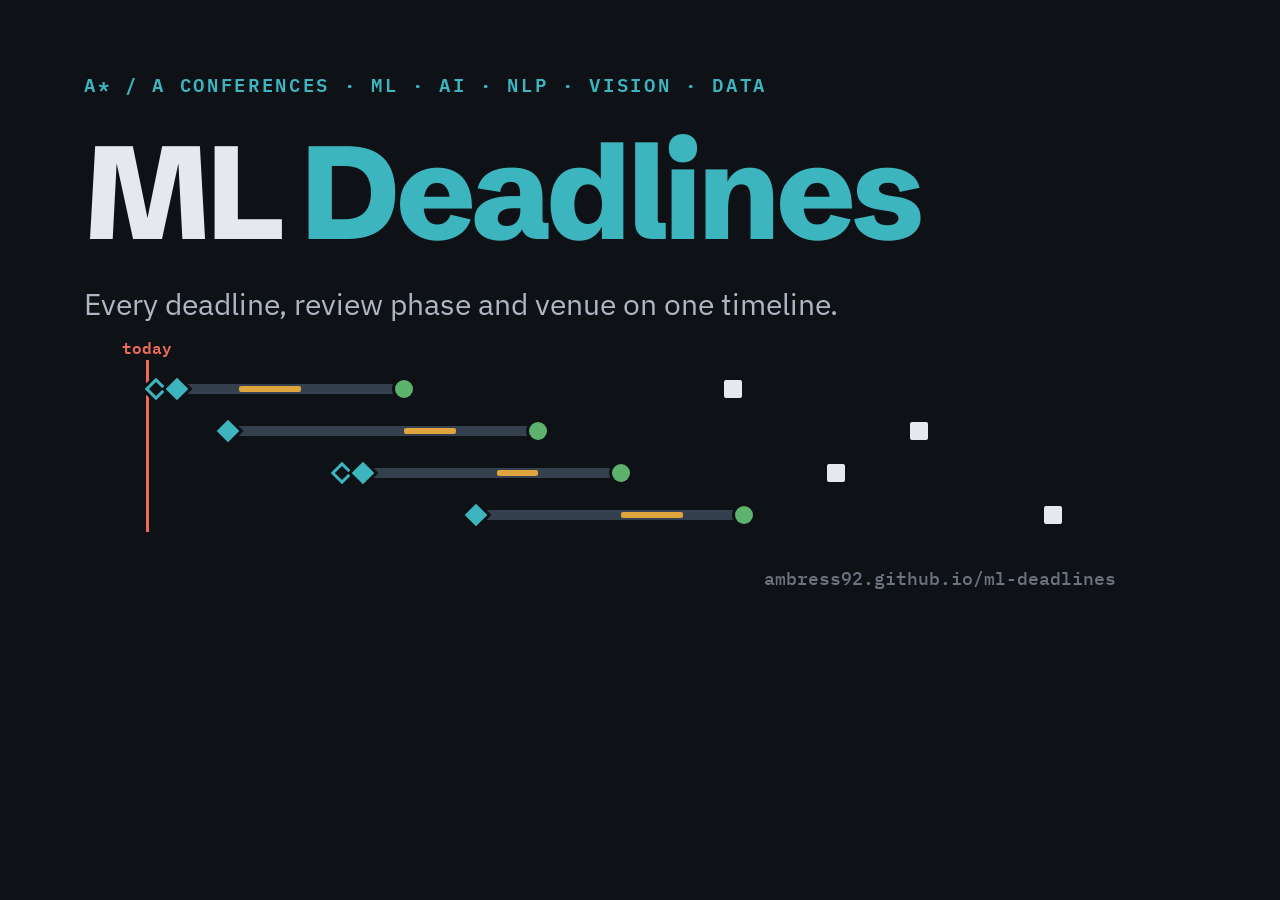
==== site/og/og.html @ 6a34b767 "Add link preview image Open Graph and Twitter card tags with a 1200x630 image, so shared links show " ====
<!doctype html>
<!-- Source of site/og.png, the link preview image. Regenerate with:
     "/Applications/Google Chrome.app/Contents/MacOS/Google Chrome" --headless=new --hide-scrollbars \
       --window-size=1200,630 --virtual-time-budget=5000 --screenshot=site/og.png "file://$PWD/site/og/og.html" -->
<html>
<head>
<meta charset="utf-8">
<link rel="stylesheet" href="https://fonts.googleapis.com/css2?family=Schibsted+Grotesk:wght@700;800&family=IBM+Plex+Sans:wght@400;500&family=IBM+Plex+Mono:wght@500;600&display=swap">
<style>
  * { box-sizing: border-box; margin: 0; }
  body { width: 1200px; height: 630px; overflow: hidden; background: #0E1216; color: #E5E9EE; font-family: "IBM Plex Sans", sans-serif; position: relative; }
  .text { position: absolute; left: 84px; top: 70px; width: 1040px; }
  .eyebrow { font: 600 19px "IBM Plex Mono", monospace; letter-spacing: .14em; text-transform: uppercase; color: #3DB5BF; }
  h1 { font: 800 132px/1 "Schibsted Grotesk", sans-serif; letter-spacing: -.035em; margin-top: 26px; }
  h1 span { color: #3DB5BF; }
  p { font-size: 30px; line-height: 1.35; color: #AEB7C3; margin-top: 26px; max-width: 900px; }

  .chart { position: absolute; left: 84px; right: 84px; bottom: 104px; height: 148px; }
  .row { position: absolute; left: 0; right: 0; height: 22px; }
  .bar, .reb, .conf, .dia, .dot { position: absolute; top: 50%; }
  .bar { height: 10px; margin-top: -5px; background: #34404D; border-radius: 2px; }
  .reb { height: 6px; margin-top: -3px; background: #E0A43F; border-radius: 2px; }
  .conf { width: 18px; height: 18px; margin-top: -9px; background: #E5E9EE; border-radius: 2px; }
  .dia { width: 16px; height: 16px; margin: -8px 0 0 -8px; transform: rotate(45deg); background: #3DB5BF; box-shadow: 0 0 0 3px #0E1216; }
  .dia.hollow { background: #0E1216; border: 3px solid #3DB5BF; }
  .dot { width: 18px; height: 18px; margin: -9px 0 0 -9px; border-radius: 50%; background: #5DB36D; box-shadow: 0 0 0 3px #0E1216; }
  .today { position: absolute; top: -18px; bottom: -6px; left: 6%; width: 3px; background: #EE6A5B; }
  .today::before { content: "today"; position: absolute; top: -26px; left: 50%; transform: translateX(-50%); font: 600 16px "IBM Plex Mono", monospace; color: #EE6A5B; }
  .url { position: absolute; right: 84px; bottom: 40px; font: 500 18px "IBM Plex Mono", monospace; color: #6B7582; }
</style>
</head>
<body>
  <div class="url">ambress92.github.io/ml-deadlines</div>
  <div class="text">
    <div class="eyebrow">A* / A conferences · ML · AI · NLP · Vision · Data</div>
    <h1>ML <span>Deadlines</span></h1>
    <p>Every deadline, review phase and venue on one timeline.</p>
  </div>

  <div class="chart">
    <div class="today"></div>
    <div class="row" style="top:0">
      <span class="bar" style="left:7%;width:24%"></span><span class="reb" style="left:15%;width:6%"></span>
      <span class="dia hollow" style="left:7%"></span><span class="dia" style="left:9%"></span><span class="dot" style="left:31%"></span>
      <span class="conf" style="left:62%"></span>
    </div>
    <div class="row" style="top:42px">
      <span class="bar" style="left:14%;width:30%"></span><span class="reb" style="left:31%;width:5%"></span>
      <span class="dia" style="left:14%"></span><span class="dot" style="left:44%"></span>
      <span class="conf" style="left:80%"></span>
    </div>
    <div class="row" style="top:84px">
      <span class="bar" style="left:25%;width:27%"></span><span class="reb" style="left:40%;width:4%"></span>
      <span class="dia hollow" style="left:25%"></span><span class="dia" style="left:27%"></span><span class="dot" style="left:52%"></span>
      <span class="conf" style="left:72%"></span>
    </div>
    <div class="row" style="top:126px">
      <span class="bar" style="left:38%;width:26%"></span><span class="reb" style="left:52%;width:6%"></span>
      <span class="dia" style="left:38%"></span><span class="dot" style="left:64%"></span>
      <span class="conf" style="left:93%"></span>
    </div>
  </div>
</body>
</html>
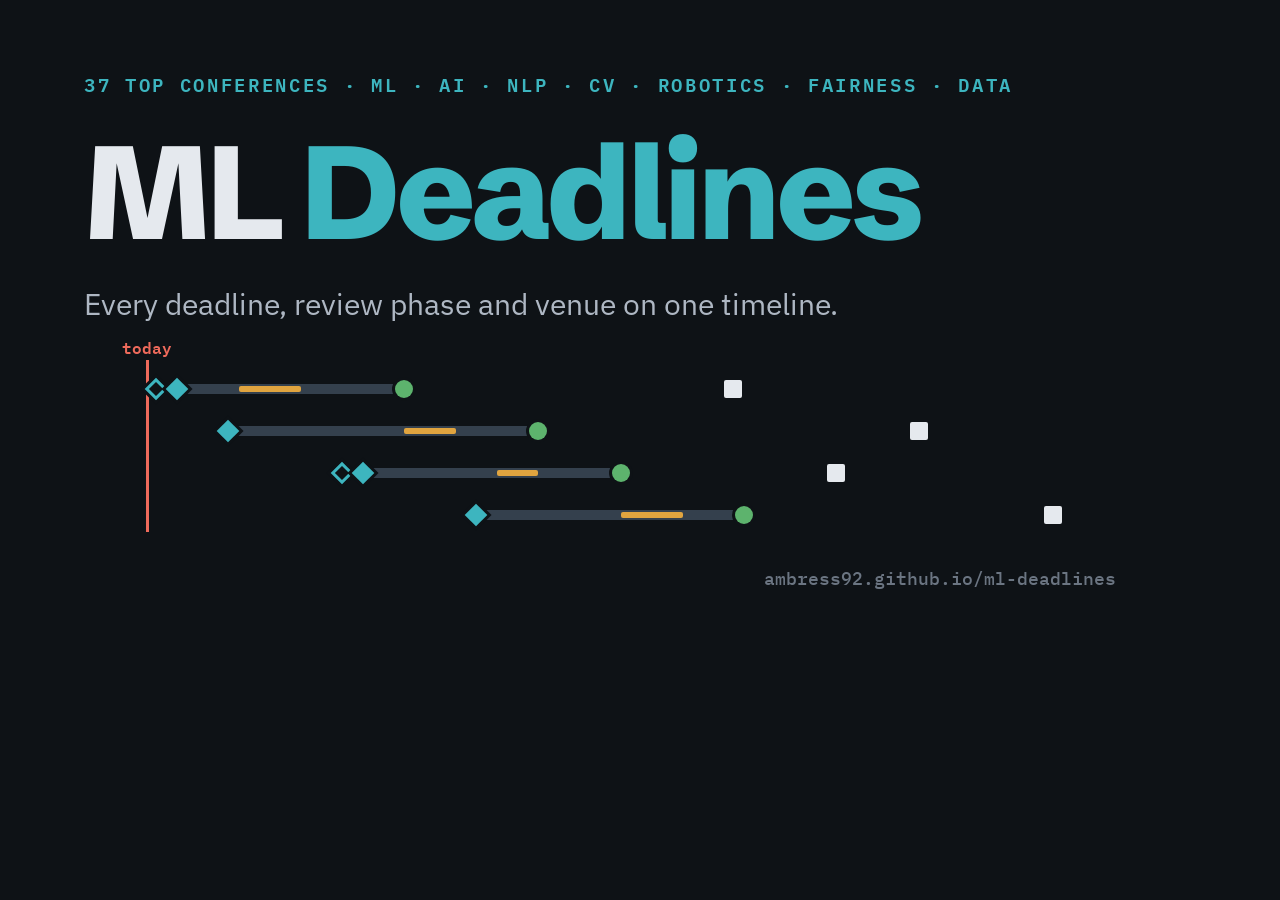
==== commit 82db5a8f: "Add the MIT license and refresh the link preview image The code and data are now MIT-licensed. The p" ====
--- a/site/og/og.html
+++ b/site/og/og.html
@@ -32,7 +32,7 @@
 <body>
   <div class="url">ambress92.github.io/ml-deadlines</div>
   <div class="text">
-    <div class="eyebrow">A* / A conferences · ML · AI · NLP · Vision · Data</div>
+    <div class="eyebrow">37 top conferences · ML · AI · NLP · CV · Robotics · Fairness · Data</div>
     <h1>ML <span>Deadlines</span></h1>
     <p>Every deadline, review phase and venue on one timeline.</p>
   </div>
